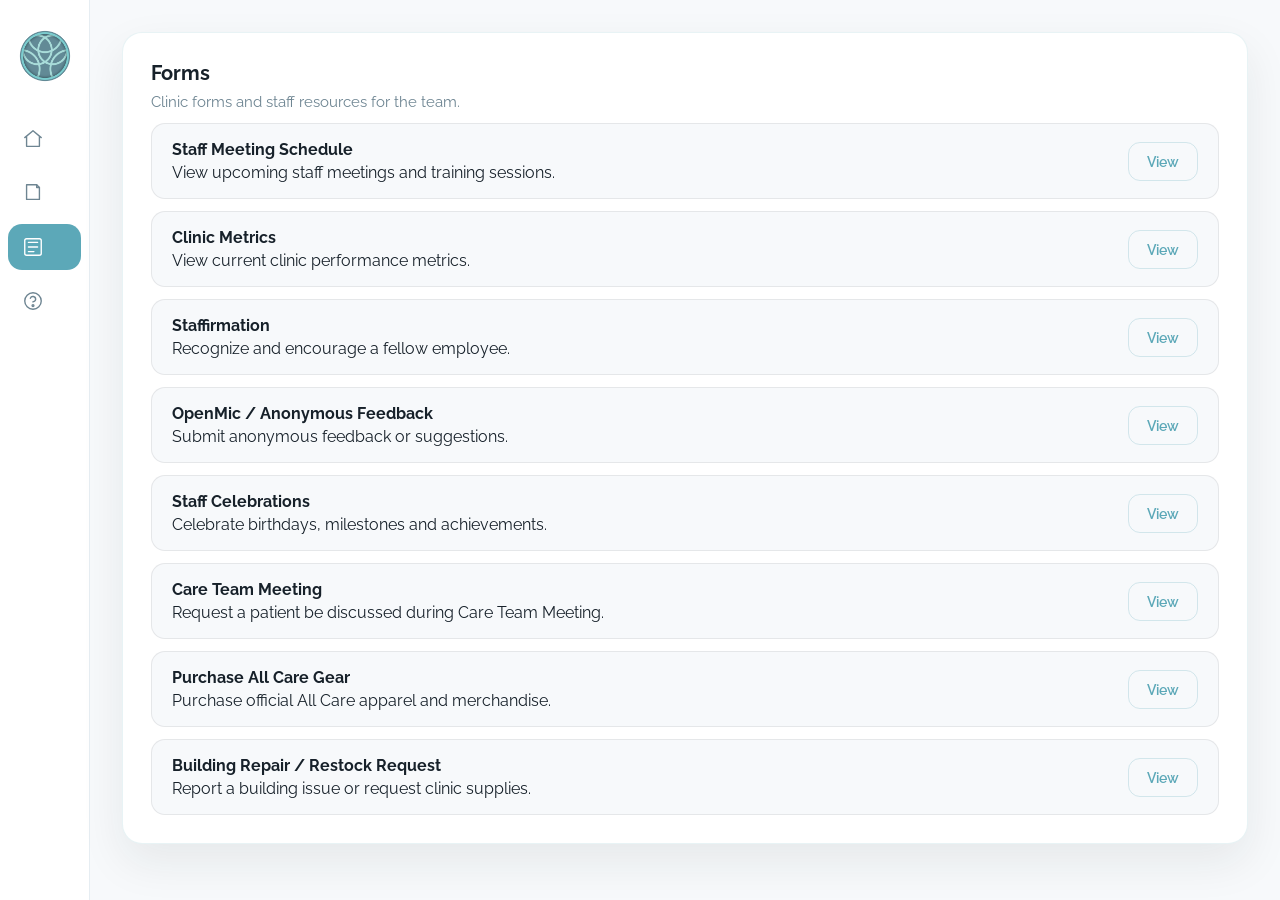
==== forms.html @ dd6f2b75 "Sprint 2 - Employee Portal Home dashboard, clinic apps, resources, payroll, forms, and navigation im" ====
<!doctype html>
<html lang="en">
<head>
  <meta charset="utf-8" />
  <meta name="viewport" content="width=device-width,initial-scale=1" />
  <title>All Care Central — Forms</title>
  <link rel="preconnect" href="https://fonts.gstatic.com" crossorigin>
  <link href="https://fonts.googleapis.com/css2?family=Raleway:wght@300;400;600;700&display=swap" rel="stylesheet">
  <link rel="stylesheet" href="css/design-system.css">
</head>
<body>
  <div class="app">
    <aside class="nav-rail" aria-label="Primary navigation">
      <div class="nav-brand">
        <img src="assets/branding/ACTIcon.png" alt="All Care Therapies" class="nav-brand-icon" />
      </div>
      <nav class="nav-menu">
        <a class="nav-item" href="index.html" aria-label="Home">
          <svg class="nav-icon" viewBox="0 0 24 24" fill="none" stroke="currentColor" stroke-width="1.5" stroke-linecap="round" stroke-linejoin="round"><path d="M3 10.5L12 3l9 7.5"/><path d="M5 9.5V20h14V9.5"/></svg>
          <span class="nav-label">Home</span>
        </a>
        <a class="nav-item" href="resources.html" aria-label="Resources">
          <svg class="nav-icon" viewBox="0 0 24 24" fill="none" stroke="currentColor" stroke-width="1.5" stroke-linecap="round" stroke-linejoin="round"><path d="M5 3h11l3 3v13H5z"/><path d="M16 3v3h3"/></svg>
          <span class="nav-label">Resources</span>
        </a>
        <a class="nav-item active" href="forms.html" aria-label="Forms">
          <svg class="nav-icon" viewBox="0 0 24 24" fill="none" stroke="currentColor" stroke-width="1.5" stroke-linecap="round" stroke-linejoin="round"><rect x="3" y="3" width="18" height="18" rx="2"/><path d="M7 7h10M7 12h10M7 17h6"/></svg>
          <span class="nav-label">Forms</span>
        </a>
        <a class="nav-item" href="help.html" aria-label="Help">
          <svg class="nav-icon" viewBox="0 0 24 24" fill="none" stroke="currentColor" stroke-width="1.5" stroke-linecap="round" stroke-linejoin="round"><circle cx="12" cy="12" r="9"/><path d="M9.1 9a3 3 0 015.8 1c0 2-3 3-3 3"/><circle cx="12" cy="17" r="1"/></svg>
          <span class="nav-label">Help</span>
        </a>
      </nav>
    </aside>

    <main class="main-view">
      <div class="page-content">
        <section class="card">
          <h3>Forms</h3>
          <p class="muted">Clinic forms and staff resources for the team.</p>

          <div id="formsLibrary" class="resources-list" data-source="forms" style="margin-top:12px">
            <!-- Forms loaded from /data/forms.json -->
          </div>
        </section>
      </div>
    </main>
  </div>

  <script src="js/main.js" defer></script>
</body>
</html>
---- css/design-system.css ----
:root{
  --primary:#5CA8B8;
  --secondary:#6E8592;
  --accent:#89D3DD;
  --surface:#FFFFFF;
  --background:#F7F9FB;
  --text:#17212A;
  --muted:#6E8592;
  --border:rgba(16,24,32,0.08);
  --shadow:0 18px 45px rgba(20,34,44,0.08);
  --radius:20px;
  font-family:'Raleway', system-ui, -apple-system, 'Helvetica Neue', Arial, sans-serif;
}

*{box-sizing:border-box}
html,body{height:100%}
body{margin:0;background:var(--background);color:var(--text);font-family:var(--font-family);-webkit-font-smoothing:antialiased;-moz-osx-font-smoothing:grayscale;}
button,input{font:inherit}

.app{display:flex;min-height:100vh;}

.nav-rail{width:90px;display:flex;flex-direction:column;align-items:center;padding:18px 8px;gap:14px;background:var(--surface);border-right:1px solid #E6EDF2;box-shadow:none;transition:width 0.25s ease;overflow:hidden}
.nav-rail:hover{width:220px}
.nav-brand{display:flex;align-items:center;justify-content:center;padding:12px 0;margin-bottom:8px;width:100%;}
.nav-brand-icon{width:52px;height:52px;border-radius:50%;object-fit:contain;}
.nav-menu{display:flex;flex-direction:column;width:100%;gap:8px;}
.nav-item{width:100%;display:flex;align-items:center;gap:14px;padding:12px 14px;border-radius:14px;color:#6E8592;text-decoration:none;font-weight:600;font-size:0.95rem;transition:background 0.2s ease,color 0.2s ease}
.nav-item:hover{background:#EEF7F9;color:var(--text);}
.nav-item.active{background:#5CA8B8;color:white;}
.nav-item .nav-icon{width:22px;height:22px;flex-shrink:0;}
.nav-item .nav-label{opacity:0;white-space:nowrap;transition:opacity 0.25s ease;}
.nav-rail:hover .nav-label{opacity:1;}

.main-view{flex:1;display:flex;flex-direction:column;}
.page-header{padding:20px 24px 0;display:flex;justify-content:center;align-items:center;}
.logo-wrap{position:relative;display:flex;justify-content:center;align-items:center;width:100%;}
.full-logo{max-width:400px;width:100%;height:auto;}

.search-panel{padding:14px 24px 0;display:flex;justify-content:center;}
.search-panel input{width:100%;max-width:600px;padding:14px 20px;border-radius:24px;border:1px solid rgba(16,24,32,0.08);background:var(--surface);box-shadow:inset 0 2px 6px rgba(16,24,32,0.04);font-size:0.95rem;outline:none;transition:box-shadow 0.2s ease,border-color 0.2s ease;}
.search-panel input:focus{border-color:var(--primary);box-shadow:0 0 0 4px rgba(137,211,221,0.22);}

.dashboard-grid{display:grid;grid-template-columns:1fr 1fr;gap:18px;padding:18px 24px 24px;height:calc(100vh - 300px);}
.panel{background:var(--surface);border-radius:var(--radius);box-shadow:var(--shadow);border:1px solid rgba(92,168,184,0.14);}
.panel-heading{display:flex;justify-content:space-between;align-items:flex-start;gap:12px;margin-bottom:14px;}
.panel-heading h2{margin:0;font-weight:700;color:var(--text);font-size:1.2rem;}
.panel-heading h3{margin:0;font-weight:700;color:var(--text);font-size:1rem;}
.panel-heading p{margin:4px 0 0;color:var(--muted);font-size:0.85rem;}

.panel-launch{padding:18px;}
.panel-launch .panel-heading{margin-bottom:14px;}
.app-grid{display:grid;grid-template-columns:repeat(4,minmax(0,1fr));gap:12px;margin-top:12px;}
.app-card{display:flex;flex-direction:column;align-items:flex-start;gap:10px;padding:16px;border-radius:18px;border:1px solid rgba(16,24,32,0.08);background:var(--surface);box-shadow:0 12px 28px rgba(20,34,44,0.06);transition:transform 0.24s ease,box-shadow 0.24s ease;border-color:transparent;cursor:pointer;text-align:left;font-size:0.85rem;}
.app-card:hover{transform:translateY(-3px);box-shadow:0 26px 52px rgba(20,34,44,0.12);border-color:rgba(92,168,184,0.18);}
.app-logo{width:36px;height:36px;border-radius:12px;background:#fff;padding:6px;object-fit:contain;}
.app-card span{font-weight:700;color:var(--text);}

.panel-payroll{padding:24px 18px 22px;display:flex;flex-direction:column;justify-content:space-between;}
.panel-payroll .panel-heading{margin-bottom:20px;}
.panel-payroll .payroll-meta{margin-bottom:18px;}
.panel-payroll .payroll-last-submitted{display:grid;grid-template-columns:1fr 1fr;gap:12px;align-items:center;}
.panel-payroll .payroll-last-submitted .meta-label{font-weight:600;color:var(--secondary);}
.panel-payroll .payroll-last-submitted .meta-value{font-size:0.95rem;color:var(--text);}
.panel-payroll .payroll-actions{display:grid;gap:14px;margin-top:16px;}
.panel-payroll .payroll-actions .btn{width:100%;padding:14px 20px;}
.panel-payroll .btn-primary{padding:14px 20px;border-radius:12px;font-size:0.95rem;}

.panel-favorites{padding:18px;}
.panel-favorites .panel-heading{margin-bottom:12px;}
.favorites-grid{display:grid;grid-template-columns:repeat(3,minmax(0,1fr));gap:10px;margin-top:10px;}
.favorite-card{display:flex;align-items:center;justify-content:center;gap:8px;padding:12px 10px;border-radius:14px;border:1px solid rgba(16,24,32,0.08);background:var(--surface);box-shadow:0 10px 24px rgba(20,34,44,0.05);transition:transform 0.2s ease,box-shadow 0.2s ease;border-color:transparent;cursor:pointer;text-align:center;font-weight:600;color:var(--text);font-size:0.8rem;}
.favorite-card:hover{transform:translateY(-2px);box-shadow:0 20px 44px rgba(20,34,44,0.1);border-color:rgba(92,168,184,0.18);}

.page-content{padding:32px;max-width:1200px;margin:0 auto;width:100%;}
.card{background:var(--surface);border-radius:var(--radius);padding:28px;box-shadow:var(--shadow);border:1px solid rgba(92,168,184,0.14);}
.card h3{margin:0 0 8px 0;font-size:1.25rem;font-weight:700;color:var(--text);}
.card p{margin:0;color:var(--muted);font-size:0.95rem;}

.quick-actions{display:grid;grid-template-columns:repeat(auto-fit,minmax(140px,1fr));gap:16px;margin-top:20px;}
.action{display:flex;flex-direction:column;align-items:center;justify-content:center;gap:10px;padding:18px 16px;border-radius:16px;border:1px solid rgba(16,24,32,0.08);background:var(--surface);cursor:pointer;text-align:center;transition:all 0.2s ease;font-weight:600;color:var(--text);}
.action:hover{background:#EEF7F9;border-color:var(--primary);}
.action .symbol{width:44px;height:44px;display:flex;align-items:center;justify-content:center;border-radius:12px;background:rgba(92,168,184,0.12);font-weight:700;color:var(--primary);font-size:1.1rem;}
.action .title{font-size:0.85rem;line-height:1.3;}

.resources-list{display:flex;flex-direction:column;gap:12px;margin-top:20px;}
.resource-item{display:flex;align-items:center;justify-content:space-between;padding:16px 20px;border-radius:14px;border:1px solid rgba(16,24,32,0.08);background:var(--background);transition:all 0.2s ease;}
.resource-item:hover{background:#EEF7F9;border-color:var(--primary);}
.resource-item strong{display:block;color:var(--text);font-weight:700;margin-bottom:4px;}

.panel-resources{padding:18px;}
.panel-resources .panel-heading{margin-bottom:12px;}
.resource-grid{display:grid;grid-template-columns:repeat(2,minmax(0,1fr));gap:10px;margin-top:10px;}
.resource-button{display:inline-flex;align-items:center;justify-content:center;padding:12px 14px;border-radius:12px;border:1px solid rgba(16,24,32,0.08);background:var(--surface);box-shadow:0 10px 24px rgba(20,34,44,0.05);font-weight:600;color:var(--text);font-size:0.85rem;transition:transform 0.2s ease,box-shadow 0.2s ease;cursor:pointer;}
.resource-button:hover{transform:translateY(-1px);box-shadow:0 14px 32px rgba(20,34,44,0.08);}

.btn{display:inline-flex;align-items:center;justify-content:center;padding:10px 18px;border-radius:12px;border:none;font-weight:600;font-size:0.9rem;cursor:pointer;transition:all 0.2s ease;text-decoration:none;}
.btn-ghost{background:transparent;color:var(--primary);border:1px solid rgba(92,168,184,0.24);}
.btn-ghost:hover{background:rgba(92,168,184,0.08);border-color:var(--primary);}
.btn-primary{background:var(--primary);color:white;}
.btn-primary:hover{background:#4B8BA0;}

@media (max-width:1180px){
  .dashboard-grid{grid-template-columns:1fr;height:auto;}
  .favorites-grid{grid-template-columns:repeat(auto-fit,minmax(100px,1fr));}
}

@media (max-width:860px){
  .app{flex-direction:column;}
  .nav-rail{width:100%;flex-direction:row;justify-content:space-between;padding:12px 16px;box-shadow:none;border-right:none;border-bottom:1px solid rgba(92,168,184,0.14);}
  .nav-rail:hover{width:100%;}
  .nav-item{flex:1;justify-content:center;padding:14px 10px;}
  .nav-item .nav-label{display:none;}
  .page-header{padding:14px 16px 0;}
  .search-panel{padding:12px 16px 0;}
  .dashboard-grid{padding:12px 16px 16px;gap:12px;}
  .app-grid{grid-template-columns:repeat(auto-fit,minmax(140px,1fr));}
}

@media (max-width:620px){
  .dashboard-grid{grid-template-columns:1fr;height:auto;gap:12px;padding:12px 16px 16px;}
  .search-panel input{padding:12px 18px;}
  .app-grid{grid-template-columns:repeat(3,minmax(0,1fr));gap:10px;}
  .favorites-grid{grid-template-columns:repeat(2,minmax(0,1fr));}
  .resource-grid{grid-template-columns:1fr;}
}
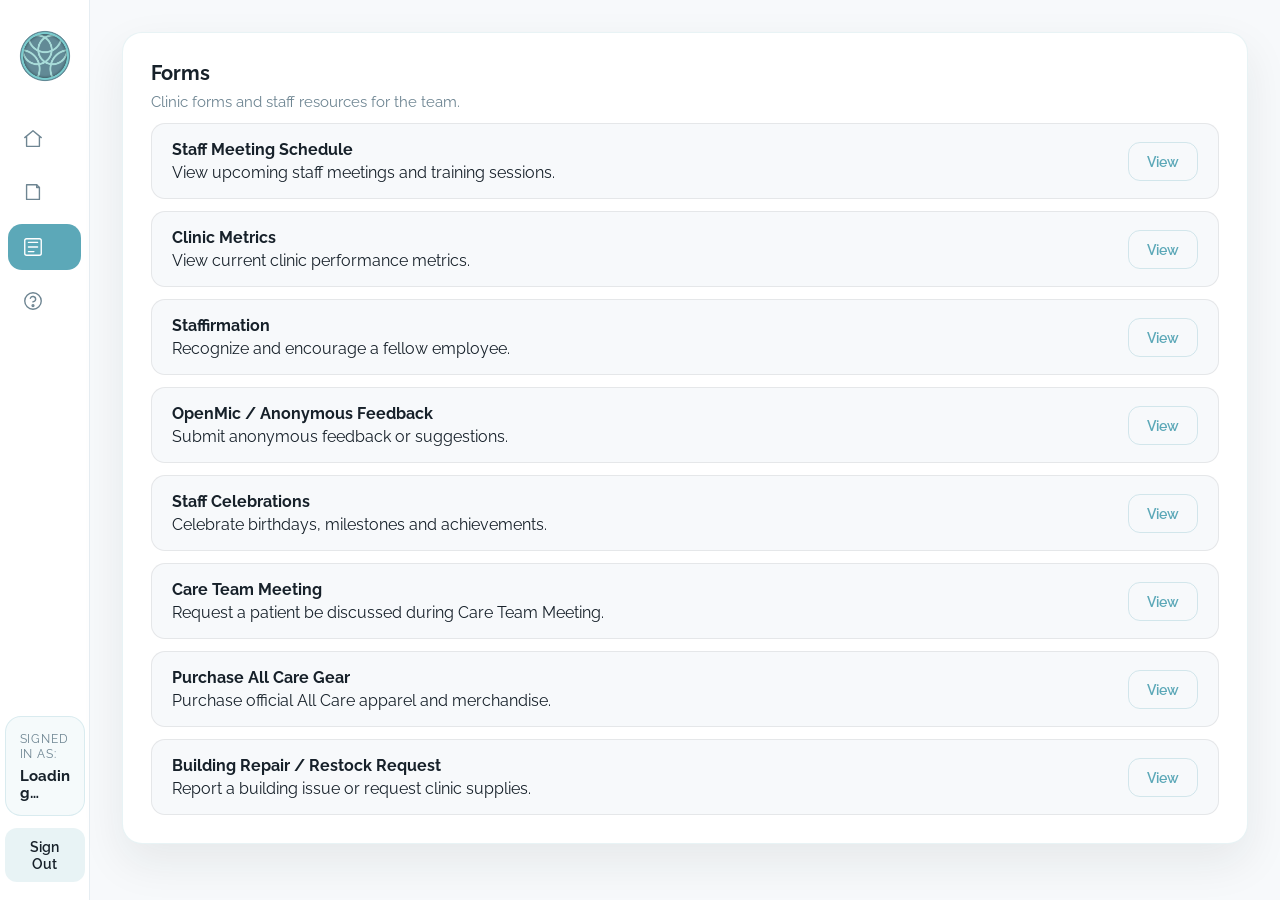
==== commit d57354a0: "Add user account display and logout" ====
--- a/forms.html
+++ b/forms.html
@@ -7,6 +7,7 @@
   <link rel="preconnect" href="https://fonts.gstatic.com" crossorigin>
   <link href="https://fonts.googleapis.com/css2?family=Raleway:wght@300;400;600;700&display=swap" rel="stylesheet">
   <link rel="stylesheet" href="css/design-system.css">
+  <script src="https://identity.netlify.com/v1/netlify-identity-widget.js" defer></script>
 </head>
 <body>
   <div class="app">
@@ -32,6 +33,13 @@
           <span class="nav-label">Help</span>
         </a>
       </nav>
+      <div class="account-panel">
+        <div class="account-details">
+          <div class="account-label">Signed in as:</div>
+          <div id="signedInEmail" class="account-email">Loading…</div>
+        </div>
+        <button id="sidebarSignOut" class="btn signout-button" type="button">Sign Out</button>
+      </div>
     </aside>
 
     <main class="main-view">
@@ -49,5 +57,6 @@
   </div>
 
   <script src="js/main.js" defer></script>
+  <script src="js/auth.js" defer></script>
 </body>
 </html>
--- a/css/design-system.css
+++ b/css/design-system.css
@@ -30,6 +30,13 @@
 .nav-item .nav-icon{width:22px;height:22px;flex-shrink:0;}
 .nav-item .nav-label{opacity:0;white-space:nowrap;transition:opacity 0.25s ease;}
 .nav-rail:hover .nav-label{opacity:1;}
+
+.account-panel{margin-top:auto;padding:18px 14px 0;display:flex;flex-direction:column;gap:12px;}
+.account-details{border:1px solid rgba(92,168,184,0.18);border-radius:16px;padding:14px;background:rgba(92,168,184,0.06);}
+.account-label{font-size:0.78rem;color:var(--muted);text-transform:uppercase;letter-spacing:0.08em;margin-bottom:6px;}
+.account-email{font-size:0.92rem;font-weight:700;color:var(--text);word-break:break-word;}
+.signout-button{width:100%;border-radius:14px;padding:12px 14px;background:rgba(92,168,184,0.14);color:var(--text);border:1px solid rgba(92,168,184,0.24);}
+.signout-button:hover{background:rgba(92,168,184,0.22);}
 
 .main-view{flex:1;display:flex;flex-direction:column;}
 .page-header{padding:20px 24px 0;display:flex;justify-content:center;align-items:center;}
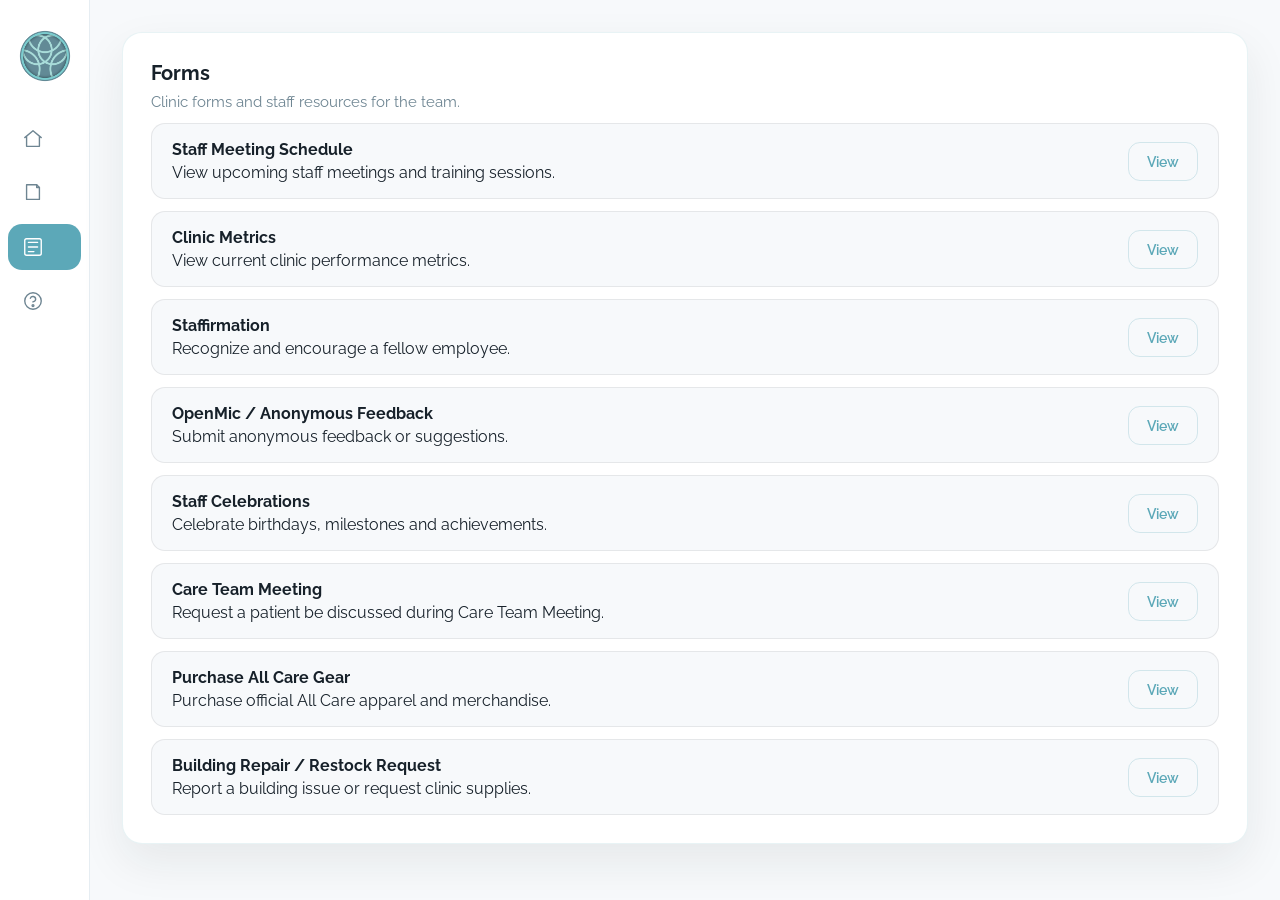
==== commit 3021c80a: "Improve user greeting design" ====
--- a/forms.html
+++ b/forms.html
@@ -33,13 +33,6 @@
           <span class="nav-label">Help</span>
         </a>
       </nav>
-      <div class="account-panel">
-        <div class="account-details">
-          <div class="account-label">Signed in as:</div>
-          <div id="signedInEmail" class="account-email">Loading…</div>
-        </div>
-        <button id="sidebarSignOut" class="btn signout-button" type="button">Sign Out</button>
-      </div>
     </aside>
 
     <main class="main-view">
--- a/css/design-system.css
+++ b/css/design-system.css
@@ -39,9 +39,13 @@
 .signout-button:hover{background:rgba(92,168,184,0.22);}
 
 .main-view{flex:1;display:flex;flex-direction:column;}
-.page-header{padding:20px 24px 0;display:flex;justify-content:center;align-items:center;}
-.logo-wrap{position:relative;display:flex;justify-content:center;align-items:center;width:100%;}
+.page-header{padding:20px 24px 0;display:flex;justify-content:space-between;align-items:center;gap:18px;}
+.logo-wrap{position:relative;display:flex;justify-content:flex-start;align-items:center;width:100%;}
 .full-logo{max-width:400px;width:100%;height:auto;}
+.user-greeting{display:flex;flex-direction:column;align-items:flex-end;gap:6px;font-size:0.9rem;color:var(--text);}
+.user-greeting .greeting-name{font-weight:700;}
+.user-greeting .signout-link{font-size:0.85rem;color:var(--primary);text-decoration:none;font-weight:600;}
+.user-greeting .signout-link:hover{color:#4B8BA0;}
 
 .search-panel{padding:14px 24px 0;display:flex;justify-content:center;}
 .search-panel input{width:100%;max-width:600px;padding:14px 20px;border-radius:24px;border:1px solid rgba(16,24,32,0.08);background:var(--surface);box-shadow:inset 0 2px 6px rgba(16,24,32,0.04);font-size:0.95rem;outline:none;transition:box-shadow 0.2s ease,border-color 0.2s ease;}
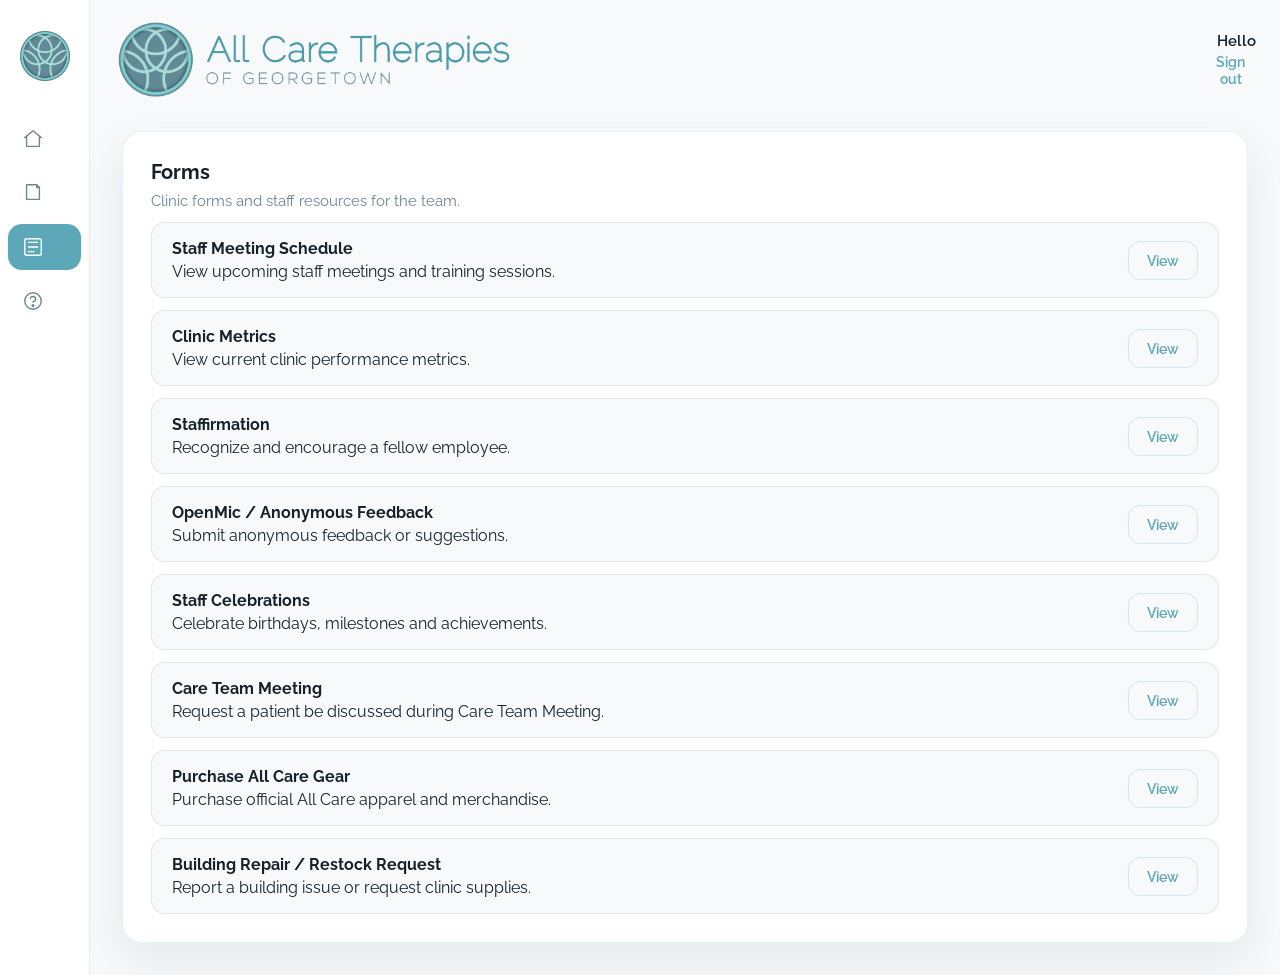
==== commit 05add166: "Polish account header" ====
--- a/forms.html
+++ b/forms.html
@@ -36,6 +36,15 @@
     </aside>
 
     <main class="main-view">
+      <header class="page-header">
+        <div class="logo-wrap">
+          <img src="assets/branding/ACTLogo_Hires_FINAL.png" alt="All Care Therapies of Georgetown" class="full-logo" />
+        </div>
+        <div class="user-greeting">
+          <div id="greetingText" class="greeting-name">Hello</div>
+          <button id="headerSignOut" class="signout-link" type="button">Sign out</button>
+        </div>
+      </header>
       <div class="page-content">
         <section class="card">
           <h3>Forms</h3>
--- a/css/design-system.css
+++ b/css/design-system.css
@@ -42,10 +42,10 @@
 .page-header{padding:20px 24px 0;display:flex;justify-content:space-between;align-items:center;gap:18px;}
 .logo-wrap{position:relative;display:flex;justify-content:flex-start;align-items:center;width:100%;}
 .full-logo{max-width:400px;width:100%;height:auto;}
-.user-greeting{display:flex;flex-direction:column;align-items:flex-end;gap:6px;font-size:0.9rem;color:var(--text);}
-.user-greeting .greeting-name{font-weight:700;}
-.user-greeting .signout-link{font-size:0.85rem;color:var(--primary);text-decoration:none;font-weight:600;}
-.user-greeting .signout-link:hover{color:#4B8BA0;}
+.user-greeting{display:flex;flex-direction:column;align-items:flex-end;gap:4px;color:var(--text);font-family:'Raleway', system-ui, -apple-system, sans-serif;}
+.user-greeting .greeting-name{font-size:0.95rem;font-weight:600;line-height:1.2;}
+.user-greeting .signout-link{font-size:0.875rem;color:var(--primary);text-decoration:none;font-weight:600;background:transparent;border:none;padding:0;margin:0;cursor:pointer;line-height:1.2;}
+.user-greeting .signout-link:hover{text-decoration:underline;color:#3D8FA3;}
 
 .search-panel{padding:14px 24px 0;display:flex;justify-content:center;}
 .search-panel input{width:100%;max-width:600px;padding:14px 20px;border-radius:24px;border:1px solid rgba(16,24,32,0.08);background:var(--surface);box-shadow:inset 0 2px 6px rgba(16,24,32,0.04);font-size:0.95rem;outline:none;transition:box-shadow 0.2s ease,border-color 0.2s ease;}
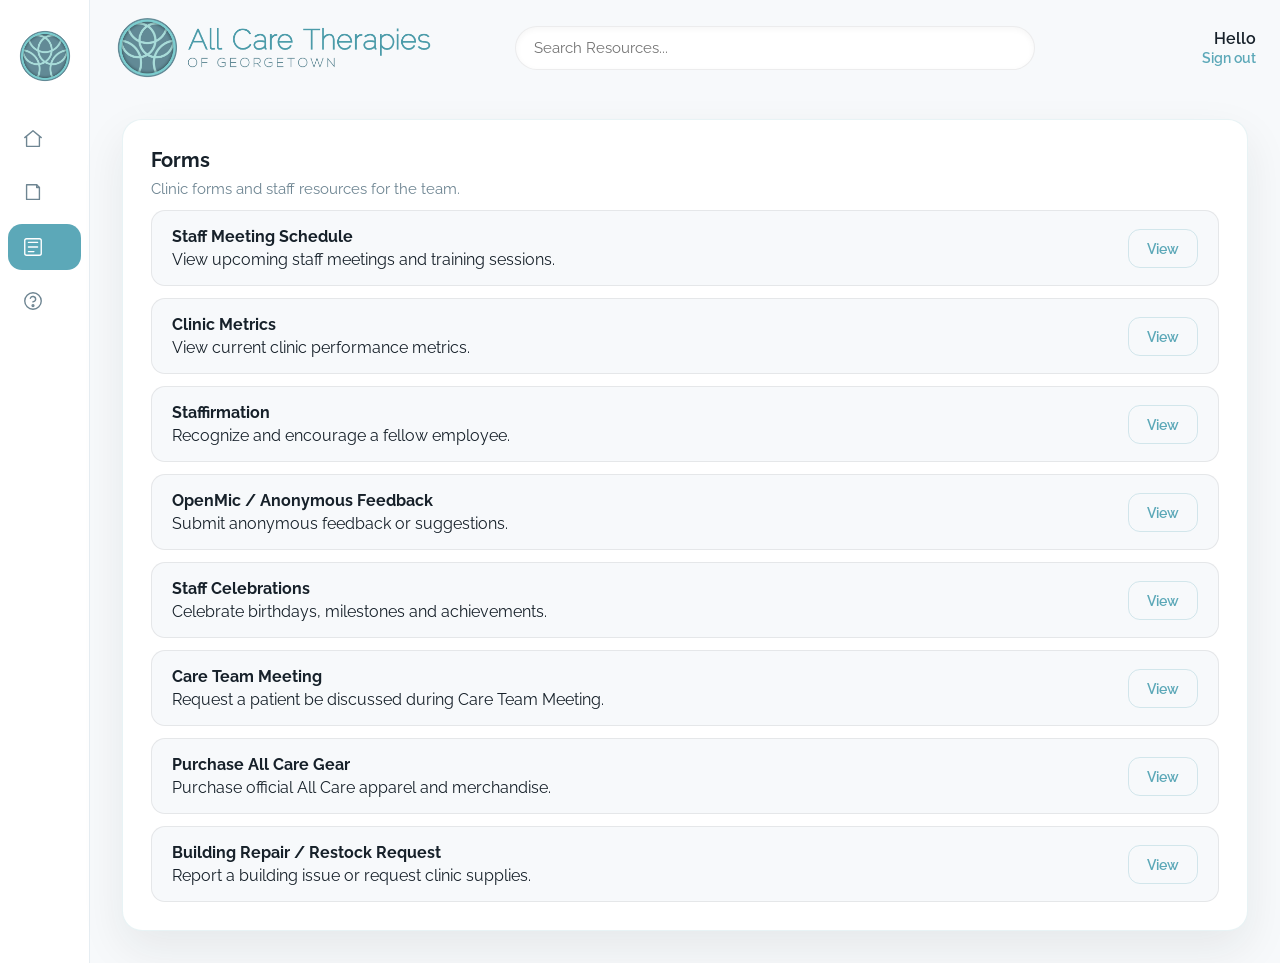
==== commit f460beb1: "Clean up header alignment" ====
--- a/forms.html
+++ b/forms.html
@@ -37,10 +37,13 @@
 
     <main class="main-view">
       <header class="page-header">
-        <div class="logo-wrap">
+        <div class="header-left logo-wrap">
           <img src="assets/branding/ACTLogo_Hires_FINAL.png" alt="All Care Therapies of Georgetown" class="full-logo" />
         </div>
-        <div class="user-greeting">
+        <div class="header-center search-panel">
+          <input id="globalSearch" type="search" placeholder="Search Resources..." aria-label="Search Resources" />
+        </div>
+        <div class="header-right user-greeting">
           <div id="greetingText" class="greeting-name">Hello</div>
           <button id="headerSignOut" class="signout-link" type="button">Sign out</button>
         </div>
--- a/css/design-system.css
+++ b/css/design-system.css
@@ -39,16 +39,19 @@
 .signout-button:hover{background:rgba(92,168,184,0.22);}
 
 .main-view{flex:1;display:flex;flex-direction:column;}
-.page-header{padding:20px 24px 0;display:flex;justify-content:space-between;align-items:center;gap:18px;}
-.logo-wrap{position:relative;display:flex;justify-content:flex-start;align-items:center;width:100%;}
-.full-logo{max-width:400px;width:100%;height:auto;}
-.user-greeting{display:flex;flex-direction:column;align-items:flex-end;gap:4px;color:var(--text);font-family:'Raleway', system-ui, -apple-system, sans-serif;}
-.user-greeting .greeting-name{font-size:0.95rem;font-weight:600;line-height:1.2;}
+.page-header{padding:16px 24px 8px;display:flex;justify-content:space-between;align-items:center;gap:18px;flex-wrap:wrap;}
+.header-left{display:flex;align-items:center;flex:0 1 auto;}
+.header-center{flex:1 1 450px;display:flex;justify-content:center;min-width:280px;}
+.header-right{display:flex;flex:0 1 auto;flex-direction:column;align-items:flex-end;gap:2px;min-width:140px;}
+.logo-wrap{position:relative;display:flex;justify-content:flex-start;align-items:center;}
+.full-logo{max-width:320px;width:auto;height:auto;}
+.user-greeting{display:flex;flex-direction:column;align-items:flex-end;gap:2px;color:var(--text);font-family:'Raleway', system-ui, -apple-system, sans-serif;}
+.user-greeting .greeting-name{font-size:1rem;font-weight:600;line-height:1.2;}
 .user-greeting .signout-link{font-size:0.875rem;color:var(--primary);text-decoration:none;font-weight:600;background:transparent;border:none;padding:0;margin:0;cursor:pointer;line-height:1.2;}
-.user-greeting .signout-link:hover{text-decoration:underline;color:#3D8FA3;}
+.user-greeting .signout-link:hover{text-decoration:underline;color:#3D8FA0;}
 
-.search-panel{padding:14px 24px 0;display:flex;justify-content:center;}
-.search-panel input{width:100%;max-width:600px;padding:14px 20px;border-radius:24px;border:1px solid rgba(16,24,32,0.08);background:var(--surface);box-shadow:inset 0 2px 6px rgba(16,24,32,0.04);font-size:0.95rem;outline:none;transition:box-shadow 0.2s ease,border-color 0.2s ease;}
+.search-panel{padding:0;display:flex;justify-content:center;width:100%;}
+.search-panel input{width:100%;max-width:520px;padding:12px 18px;border-radius:24px;border:1px solid rgba(16,24,32,0.08);background:var(--surface);box-shadow:inset 0 2px 6px rgba(16,24,32,0.04);font-size:0.95rem;outline:none;transition:box-shadow 0.2s ease,border-color 0.2s ease;}
 .search-panel input:focus{border-color:var(--primary);box-shadow:0 0 0 4px rgba(137,211,221,0.22);}
 
 .dashboard-grid{display:grid;grid-template-columns:1fr 1fr;gap:18px;padding:18px 24px 24px;height:calc(100vh - 300px);}
